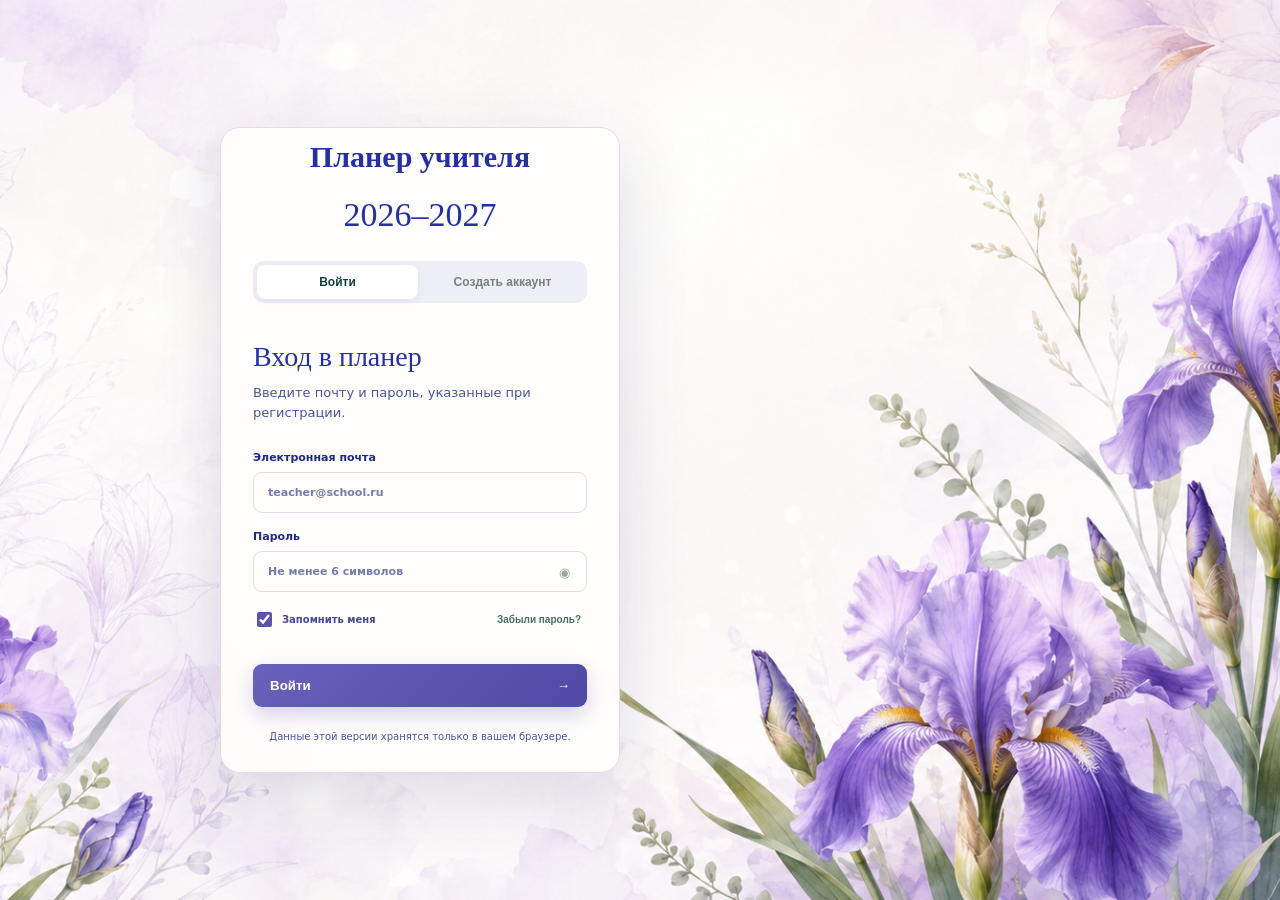
==== login.html @ 2103f1d8 "Add files via upload" ====
<!doctype html><html lang="ru"><head><meta charset="UTF-8"><meta name="viewport" content="width=device-width,initial-scale=1"><meta name="theme-color" content="#173f38"><title>Вход — Классный план</title><link rel="stylesheet" href="login.css?v=iris-11"></head>
<body><main class="auth-layout"><section class="welcome"><a class="auth-brand" href="login.html"><span>И</span><strong>Ирис<small>планер учителя</small></strong></a><div class="welcome-copy"><p>2026 / 2027</p><h1>Пусть всё важное<br>будет под рукой.</h1><p class="lead">Уроки, задачи и школьные события — в одном красивом и спокойном пространстве.</p></div><blockquote>«Хороший план сегодня лучше безупречного плана завтра»</blockquote></section>
<section class="auth-panel"><div class="auth-card"><div class="tabs"><button class="tab active" data-mode="login">Войти</button><button class="tab" data-mode="register">Создать аккаунт</button></div><div class="auth-heading"><p class="eyebrow" id="formEyebrow">С ВОЗВРАЩЕНИЕМ</p><h2 id="formTitle">Вход в планер</h2><p id="formHint">Введите почту и пароль, указанные при регистрации.</p></div><form id="authForm" novalidate><label id="nameField" class="hidden">Как вас зовут?<input id="name" autocomplete="name" placeholder="Мария Викторовна"></label><label>Электронная почта<input id="email" type="email" autocomplete="email" placeholder="teacher@school.ru" required></label><label>Пароль<span class="password-wrap"><input id="password" type="password" autocomplete="current-password" placeholder="Не менее 6 символов" minlength="6" required><button id="showPassword" type="button" aria-label="Показать пароль">◉</button></span></label><div class="form-options"><label class="remember"><input id="remember" type="checkbox" checked> Запомнить меня</label><button type="button" class="text-button" id="forgotButton">Забыли пароль?</button></div><p class="message" id="message" role="alert"></p><button class="submit" type="submit"><span id="submitText">Войти</span><span>→</span></button></form><p class="privacy">Данные этой версии хранятся только в вашем браузере.</p></div></section></main><script src="auth.js?v=2"></script></body></html>
---- login.css ----
:root{--green:#173f38;--ink:#192723;--muted:#74817d;--line:#dfe5e1}*{box-sizing:border-box}body{margin:0;min-height:100vh;color:var(--ink);background:#f7f8f5;font-family:Inter,ui-sans-serif,system-ui,-apple-system,"Segoe UI",sans-serif}.auth-layout{min-height:100vh;display:grid;grid-template-columns:minmax(380px,45%) 1fr}.welcome{position:relative;overflow:hidden;display:flex;flex-direction:column;padding:42px 5vw;background:var(--green);color:white}.welcome::before,.welcome::after{content:"";position:absolute;border:1px solid #ffffff18;border-radius:50%}.welcome::before{width:500px;height:500px;right:-300px;top:-180px}.welcome::after{width:400px;height:400px;left:-260px;bottom:-180px}.auth-brand{position:relative;z-index:1;display:flex;align-items:center;gap:13px;color:white;text-decoration:none}.auth-brand>span{display:grid;place-items:center;width:43px;height:43px;border-radius:13px;background:#efd295;color:var(--green);font-family:Georgia,serif;font-size:24px}.auth-brand strong{font-size:18px}.auth-brand small{display:block;margin-top:2px;color:#b8cac4;font-size:10px;font-weight:500;text-transform:uppercase;letter-spacing:.12em}.welcome-copy{position:relative;z-index:1;margin:auto 0}.welcome-copy>p:first-child{color:#e9c987;font-size:11px;font-weight:700;letter-spacing:.2em}.welcome h1{margin:18px 0;font-family:Georgia,serif;font-size:clamp(38px,4vw,62px);font-weight:400;line-height:1.08}.lead{max-width:470px;color:#bdd0ca;font-size:15px;line-height:1.7}.welcome blockquote{position:relative;z-index:1;margin:0;max-width:390px;padding-left:17px;border-left:2px solid #e7c77f;color:#b9cbc6;font-family:Georgia,serif;font-size:13px;font-style:italic}.auth-panel{display:grid;place-items:center;padding:40px}.auth-card{width:min(430px,100%)}.tabs{display:flex;gap:4px;margin-bottom:45px;padding:4px;border-radius:11px;background:#eaeeea}.tab{flex:1;padding:10px;border:0;border-radius:8px;background:transparent;color:#74817d;font-size:12px;font-weight:700;cursor:pointer}.tab.active{background:white;color:var(--green);box-shadow:0 2px 10px #263a3314}.eyebrow{margin:0 0 8px;color:#9a7b42;font-size:10px;font-weight:800;letter-spacing:.16em}.auth-heading h2{margin:0;font-family:Georgia,serif;font-size:32px;font-weight:400}.auth-heading>p:last-child{margin:10px 0 28px;color:var(--muted);font-size:12px}label{display:grid;gap:8px;margin-bottom:17px;color:#52615d;font-size:11px;font-weight:700}input{width:100%;padding:13px 14px;border:1px solid var(--line);border-radius:9px;background:white;color:var(--ink);font:inherit;outline:0}input:focus{border-color:#709087;box-shadow:0 0 0 3px #75978d18}.password-wrap{position:relative}.password-wrap input{padding-right:45px}.password-wrap button{position:absolute;right:6px;top:5px;width:34px;height:34px;border:0;background:transparent;color:#99a5a1;cursor:pointer}.password-wrap button.visible{color:var(--green)}.form-options{display:flex;align-items:center;justify-content:space-between;margin:2px 0 5px}.remember{display:flex;align-items:center;gap:7px;margin:0;font-size:10px}.remember input{width:15px;height:15px;accent-color:var(--green)}.text-button{border:0;background:none;color:#486f66;font-size:10px;font-weight:700;cursor:pointer}.message{min-height:18px;margin:8px 0;font-size:11px}.message.error{color:#ad4d43}.message.info{color:#537970}.submit{display:flex;align-items:center;justify-content:space-between;width:100%;margin-top:5px;padding:14px 17px;border:0;border-radius:9px;background:var(--green);color:white;font-weight:700;cursor:pointer}.submit:hover{background:#28564d}.privacy{margin:24px 0 0;color:#98a29f;font-size:10px;text-align:center}.hidden{display:none}@media(max-width:760px){.auth-layout{grid-template-columns:1fr}.welcome{min-height:230px;padding:25px}.welcome-copy{margin:42px 0 15px}.welcome h1{margin:10px 0;font-size:34px}.welcome blockquote{display:none}.auth-panel{padding:35px 22px}.tabs{margin-bottom:30px}}

/* Botanical iris styling — button rules intentionally stay unchanged. */
:root{--ink:#292b5c;--muted:#77799a;--line:#dcdeeb}
body{background:#fbfaf7;color:var(--ink)}
.auth-layout{position:relative;isolation:isolate;background:linear-gradient(115deg,#f6f7fc 0,#fffefb 49%,#f2f3fa 100%)}
.auth-layout::before{content:"";position:fixed;inset:0;background:url('iris-botanical-bg.png') center/cover no-repeat;opacity:.14;z-index:-1;pointer-events:none}
.welcome{margin:24px 0 24px 24px;padding:38px clamp(32px,5vw,78px);border:1px solid #d9dbea;border-radius:28px 0 0 28px;background:linear-gradient(135deg,#eef1facc,#fffdf4e8);color:#30336f;box-shadow:0 22px 65px rgba(67,65,116,.10)}
.welcome::before{display:block;width:360px;height:520px;right:-80px;top:auto;bottom:-180px;border:0;border-radius:0;background:url('iris-botanical-bg.png') left bottom/cover no-repeat;opacity:.28}
.welcome::after{display:block;width:240px;height:340px;left:-85px;bottom:-100px;border:0;border-radius:0;background:url('iris-botanical-bg.png') right top/cover no-repeat;opacity:.2}
.auth-brand{color:#353879}.auth-brand small{color:#777aa0}.auth-brand strong{font-family:Georgia,'Times New Roman',serif;font-size:23px;font-weight:500}.welcome-copy>p:first-child,.eyebrow{color:#a17c32}.welcome h1{max-width:650px;color:#303475;font-size:clamp(42px,4.2vw,66px);letter-spacing:-.025em}.lead{max-width:540px;color:#686b90;font-size:16px}.welcome blockquote{max-width:470px;padding:15px 18px;border-color:#bd984e;border-radius:0 12px 12px 0;background:#fffefaad;color:#555980}
.auth-panel{position:relative;padding:56px clamp(28px,6vw,90px)}
.auth-card{width:min(470px,100%);padding:42px;border:1px solid #dcdeea;border-radius:24px;background:#fffefbed;box-shadow:0 22px 70px rgba(57,55,103,.13);backdrop-filter:blur(12px)}
.tabs{margin-bottom:38px;background:#eff0f7}.auth-heading h2{color:#353879;font-size:38px}.auth-heading>p:last-child{color:#77799a;font-size:13px;line-height:1.55}label{color:#454878}input{border-color:#dcdeeb;background:#fffefa;color:#30325f}input:focus{border-color:#777bb6;box-shadow:0 0 0 3px #777bb619}.privacy{color:#9294ae}
@media(max-width:900px){.auth-layout{grid-template-columns:minmax(330px,42%) 1fr}.welcome{padding:32px}.auth-card{padding:34px}}
@media(max-width:760px){.auth-layout::before{background-position:38% center;opacity:.1}.welcome{min-height:285px;margin:0;border-width:0 0 1px;border-radius:0;padding:26px}.welcome::before{right:-100px;bottom:-230px;opacity:.22}.welcome h1{font-size:36px}.lead{font-size:13px}.auth-panel{padding:28px 18px 44px}.auth-card{padding:28px 22px;border-radius:20px}.auth-heading h2{font-size:32px}}

/* Clearly visible flowers on both sides of the auth screen. */
.welcome::before{width:430px;height:650px;right:-115px;bottom:-185px;background-position:left bottom;background-size:520px auto;opacity:.55}
.welcome::after{width:300px;height:430px;left:-95px;bottom:-75px;background-position:right bottom;background-size:390px auto;opacity:.34}
.auth-panel::before,.auth-panel::after{content:"";position:absolute;pointer-events:none;background-image:url('iris-botanical-bg.png');background-repeat:no-repeat;z-index:0}
.auth-panel::before{top:-60px;right:-105px;width:320px;height:470px;background-position:78% top;background-size:440px auto;opacity:.38}
.auth-panel::after{left:-80px;bottom:-110px;width:270px;height:400px;background-position:left bottom;background-size:330px auto;opacity:.2}
.auth-card{position:relative;z-index:1}
@media(max-width:760px){.welcome::before{right:-135px;bottom:-250px;opacity:.4}.welcome::after{display:none}.auth-panel::before{right:-155px;top:-35px;opacity:.2}.auth-panel::after{display:none}}

/* Shared full-page background supplied by the user. */
html{min-height:100%;background:#fbf9fc url('iris-page-background.png') center center/cover fixed no-repeat}
body{min-height:100vh;background:transparent}
.auth-layout{background:transparent}
.auth-layout::before{content:"";position:fixed;inset:0;background:url('iris-page-background.png') center center/cover no-repeat;opacity:1;z-index:-1}
.welcome{background:rgba(248,247,253,.66);backdrop-filter:blur(3px);-webkit-backdrop-filter:blur(3px)}
.welcome::before,.welcome::after,.auth-panel::before,.auth-panel::after{display:none}
.auth-panel{background:rgba(255,253,251,.3)}
.auth-card{background:rgba(255,254,252,.9);backdrop-filter:blur(12px);-webkit-backdrop-filter:blur(12px)}
@media(max-width:760px){html,.auth-layout::before{background-position:62% center}.welcome{background:rgba(248,247,253,.8)}.auth-panel{background:rgba(255,253,251,.48)}}

/* Unified bright typography used throughout the planner. */
:root{--ink:#1d278b;--muted:#46519a}
body,.welcome,.auth-panel,.auth-card,label,input{color:#1d278b}.welcome h1,.auth-heading h2,.auth-brand,.auth-brand strong{color:#2631a1}.lead,.auth-heading>p:last-child,.privacy,.auth-brand small{color:#48549c}input::placeholder{color:#747cae;opacity:1}

/* The same full-page floral background as the planner. */
html,body,.auth-layout{background:#fbf9fc url('iris-page-background.png') center center/cover fixed no-repeat}
.auth-layout::before,.welcome::before,.welcome::after,.auth-panel::before,.auth-panel::after{display:none}
.welcome{margin:0;border:0;border-radius:0;background:transparent;box-shadow:none;backdrop-filter:none}.auth-panel{background:transparent}.auth-card{background:rgba(255,254,252,.92);box-shadow:0 22px 70px rgba(57,55,103,.16);backdrop-filter:blur(12px)}
@media(max-width:760px){html,body,.auth-layout{background-position:62% center}.welcome{background:rgba(255,254,252,.2)}}

/* Remove all decorative copy and leave the background unobstructed. */
.welcome{display:none}.auth-layout{display:grid;grid-template-columns:1fr}.auth-panel{justify-items:end;padding-right:8vw}.auth-card{margin-left:auto}
@media(max-width:760px){.auth-panel{justify-items:center;padding:28px 18px 44px}.auth-card{margin:0 auto}}

/* Centered login panel with planner title. */
.auth-panel{place-items:center;padding:40px}.auth-card{margin:0 auto}.auth-card::before{content:"Планер учителя\A 2026–2027";display:block;margin:0 0 25px;color:#2631a1;font-family:Georgia,'Times New Roman',serif;font-size:28px;font-weight:500;line-height:1.2;text-align:center;white-space:pre}.auth-card::first-line{font-size:30px}
@media(max-width:760px){.auth-panel{padding:28px 18px}.auth-card::before{font-size:24px}}
@media(min-width:761px){.auth-card{transform:translateX(-110px)}}
@media(min-width:761px){.auth-card{transform:translateX(-190px)}}
.auth-card::before{color:#3039a0;font-family:"Monotype Corsiva","Segoe Script","Brush Script MT",Georgia,cursive;font-size:36px;font-weight:500;letter-spacing:.015em;line-height:1.15;text-shadow:0 2px 10px rgba(75,68,139,.12)}
@media(min-width:1101px){.auth-card{transform:translateX(-260px)}}
@media(min-width:761px) and (max-width:1100px){.auth-card{transform:translateX(-120px)}}
.auth-card::before{display:none;content:none}.login-planner-title{margin:0 0 24px;text-align:center}.login-planner-title strong,.login-planner-title span{display:block}.login-planner-title strong{color:#3039a0;font-family:"Monotype Corsiva","Segoe Script","Brush Script MT",Georgia,cursive;font-size:44px;font-weight:500;line-height:1.05;text-shadow:0 2px 10px rgba(75,68,139,.12)}.login-planner-title span{margin-top:8px;color:#555da1;font-family:Georgia,'Times New Roman',serif;font-size:18px;font-weight:600;letter-spacing:.12em}.auth-heading h2{font-size:42px}
@media(min-width:1101px){.auth-card{transform:translateX(-220px)}}
@media(max-width:760px){.login-planner-title strong{font-size:36px}.login-planner-title span{font-size:15px}.auth-heading h2{font-size:34px}}
.login-planner-title strong,.login-planner-title span{color:#3039a0;font-family:"Monotype Corsiva","Segoe Script","Brush Script MT",Georgia,cursive;font-size:36px;font-weight:500;letter-spacing:.015em;line-height:1.15;text-shadow:0 2px 10px rgba(75,68,139,.12)}
.login-planner-title span{margin-top:0}
.auth-heading h2{font-size:38px}
@media(max-width:760px){.login-planner-title strong,.login-planner-title span{font-size:24px}.auth-heading h2{font-size:32px}}
.login-planner-title{display:none}
.auth-card::before{content:"Планер учителя\A 2026–2027";display:block;margin:0 0 25px;color:#2631a1;font-family:Georgia,'Times New Roman',serif;font-size:28px;font-weight:500;line-height:1.2;text-align:center;white-space:pre;text-shadow:none;letter-spacing:normal}
@media(max-width:760px){.auth-card::before{font-size:24px}}
.auth-heading h2{font-size:32px}
@media(max-width:760px){.auth-heading h2{font-size:28px}}
.eyebrow{display:none}
.auth-heading h2{font-size:28px}
@media(max-width:760px){.auth-heading h2{font-size:26px}}
.auth-card::before{font-size:34px}
@media(max-width:760px){.auth-card::before{font-size:28px}}
.auth-card::before{display:none}
.login-planner-title{display:block;margin:0 0 25px;text-align:center}
.login-planner-title strong{display:block;color:#2631a1;font-family:Georgia,'Times New Roman',serif;font-size:42px;font-weight:700;line-height:1.15;letter-spacing:normal;text-shadow:none}
.login-planner-title span{display:block;margin-top:2px;color:#2631a1;font-family:Georgia,'Times New Roman',serif;font-size:34px;font-weight:500;line-height:1.2;letter-spacing:normal;text-shadow:none}
@media(max-width:760px){.login-planner-title strong{font-size:34px}.login-planner-title span{font-size:28px}}
.login-planner-title strong{font-size:48px}
@media(max-width:760px){.login-planner-title strong{font-size:38px}}
.login-planner-title strong{font-size:54px}
@media(max-width:760px){.login-planner-title strong{font-size:42px}}
.login-planner-title strong{font-size:72px}
@media(max-width:760px){.login-planner-title strong{font-size:54px}}
.login-planner-title strong{font-size:90px}
@media(max-width:760px){.login-planner-title strong{font-size:66px}}
.login-planner-title strong{font-size:108px}
@media(min-width:1101px){.auth-card{transform:translate(-220px,-45px)}}
@media(min-width:761px) and (max-width:1100px){.auth-card{transform:translate(-120px,-35px)}}
@media(max-width:760px){.login-planner-title strong{font-size:78px}.auth-card{transform:translateY(-20px)}}
@media(min-width:1101px){.auth-card{transform:translateX(-220px)}}
@media(min-width:761px) and (max-width:1100px){.auth-card{transform:translateX(-120px)}}
@media(max-width:760px){.auth-card{transform:none}}
.login-planner-title strong{position:relative;top:-18px}
.auth-card{width:min(400px,100%);padding:30px 32px;border-radius:20px}
@media(max-width:760px){.auth-card{padding:24px 20px;border-radius:18px}}
.submit{background:linear-gradient(135deg,#6962bb 0%,#5049a5 100%);box-shadow:0 8px 20px rgba(80,73,165,.24)}
.submit:hover{background:linear-gradient(135deg,#5e57ae 0%,#443e94 100%)}
.remember{color:#45489a}
.remember input{accent-color:#5b54ad}
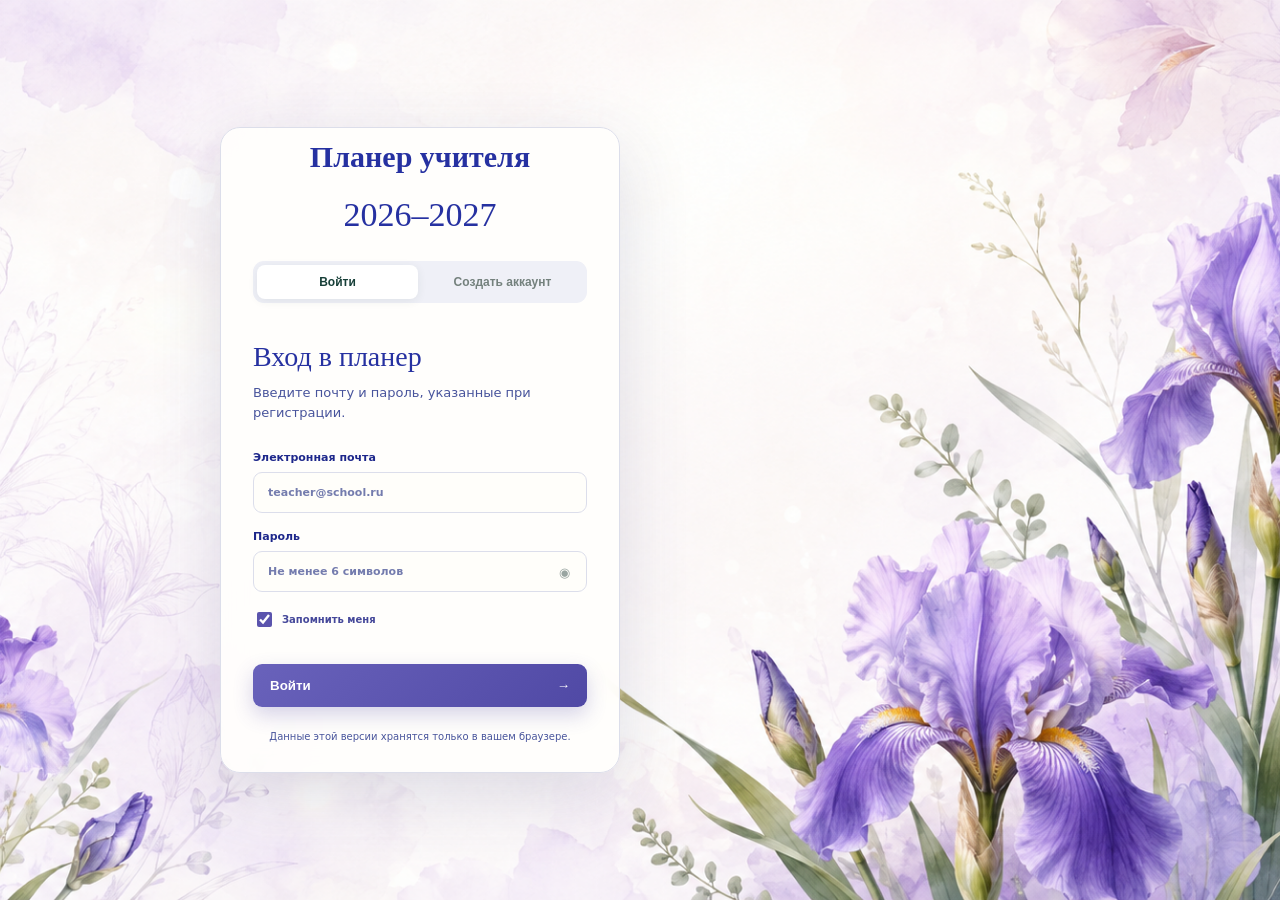
==== commit 4b2023be: "Обновить кеш страницы входа" ====
--- a/login.html
+++ b/login.html
@@ -1,3 +1,3 @@
-<!doctype html><html lang="ru"><head><meta charset="UTF-8"><meta name="viewport" content="width=device-width,initial-scale=1"><meta name="theme-color" content="#173f38"><title>Вход — Классный план</title><link rel="stylesheet" href="login.css?v=iris-11"></head>
+<!doctype html><html lang="ru"><head><meta charset="UTF-8"><meta name="viewport" content="width=device-width,initial-scale=1"><meta name="theme-color" content="#173f38"><title>Вход — Классный план</title><link rel="stylesheet" href="login.css?v=iris-12"></head>
 <body><main class="auth-layout"><section class="welcome"><a class="auth-brand" href="login.html"><span>И</span><strong>Ирис<small>планер учителя</small></strong></a><div class="welcome-copy"><p>2026 / 2027</p><h1>Пусть всё важное<br>будет под рукой.</h1><p class="lead">Уроки, задачи и школьные события — в одном красивом и спокойном пространстве.</p></div><blockquote>«Хороший план сегодня лучше безупречного плана завтра»</blockquote></section>
 <section class="auth-panel"><div class="auth-card"><div class="tabs"><button class="tab active" data-mode="login">Войти</button><button class="tab" data-mode="register">Создать аккаунт</button></div><div class="auth-heading"><p class="eyebrow" id="formEyebrow">С ВОЗВРАЩЕНИЕМ</p><h2 id="formTitle">Вход в планер</h2><p id="formHint">Введите почту и пароль, указанные при регистрации.</p></div><form id="authForm" novalidate><label id="nameField" class="hidden">Как вас зовут?<input id="name" autocomplete="name" placeholder="Мария Викторовна"></label><label>Электронная почта<input id="email" type="email" autocomplete="email" placeholder="teacher@school.ru" required></label><label>Пароль<span class="password-wrap"><input id="password" type="password" autocomplete="current-password" placeholder="Не менее 6 символов" minlength="6" required><button id="showPassword" type="button" aria-label="Показать пароль">◉</button></span></label><div class="form-options"><label class="remember"><input id="remember" type="checkbox" checked> Запомнить меня</label><button type="button" class="text-button" id="forgotButton">Забыли пароль?</button></div><p class="message" id="message" role="alert"></p><button class="submit" type="submit"><span id="submitText">Войти</span><span>→</span></button></form><p class="privacy">Данные этой версии хранятся только в вашем браузере.</p></div></section></main><script src="auth.js?v=2"></script></body></html>
--- a/login.css
+++ b/login.css
@@ -101,3 +101,4 @@
 .submit:hover{background:linear-gradient(135deg,#5e57ae 0%,#443e94 100%)}
 .remember{color:#45489a}
 .remember input{accent-color:#5b54ad}
+#forgotButton{display:none}
